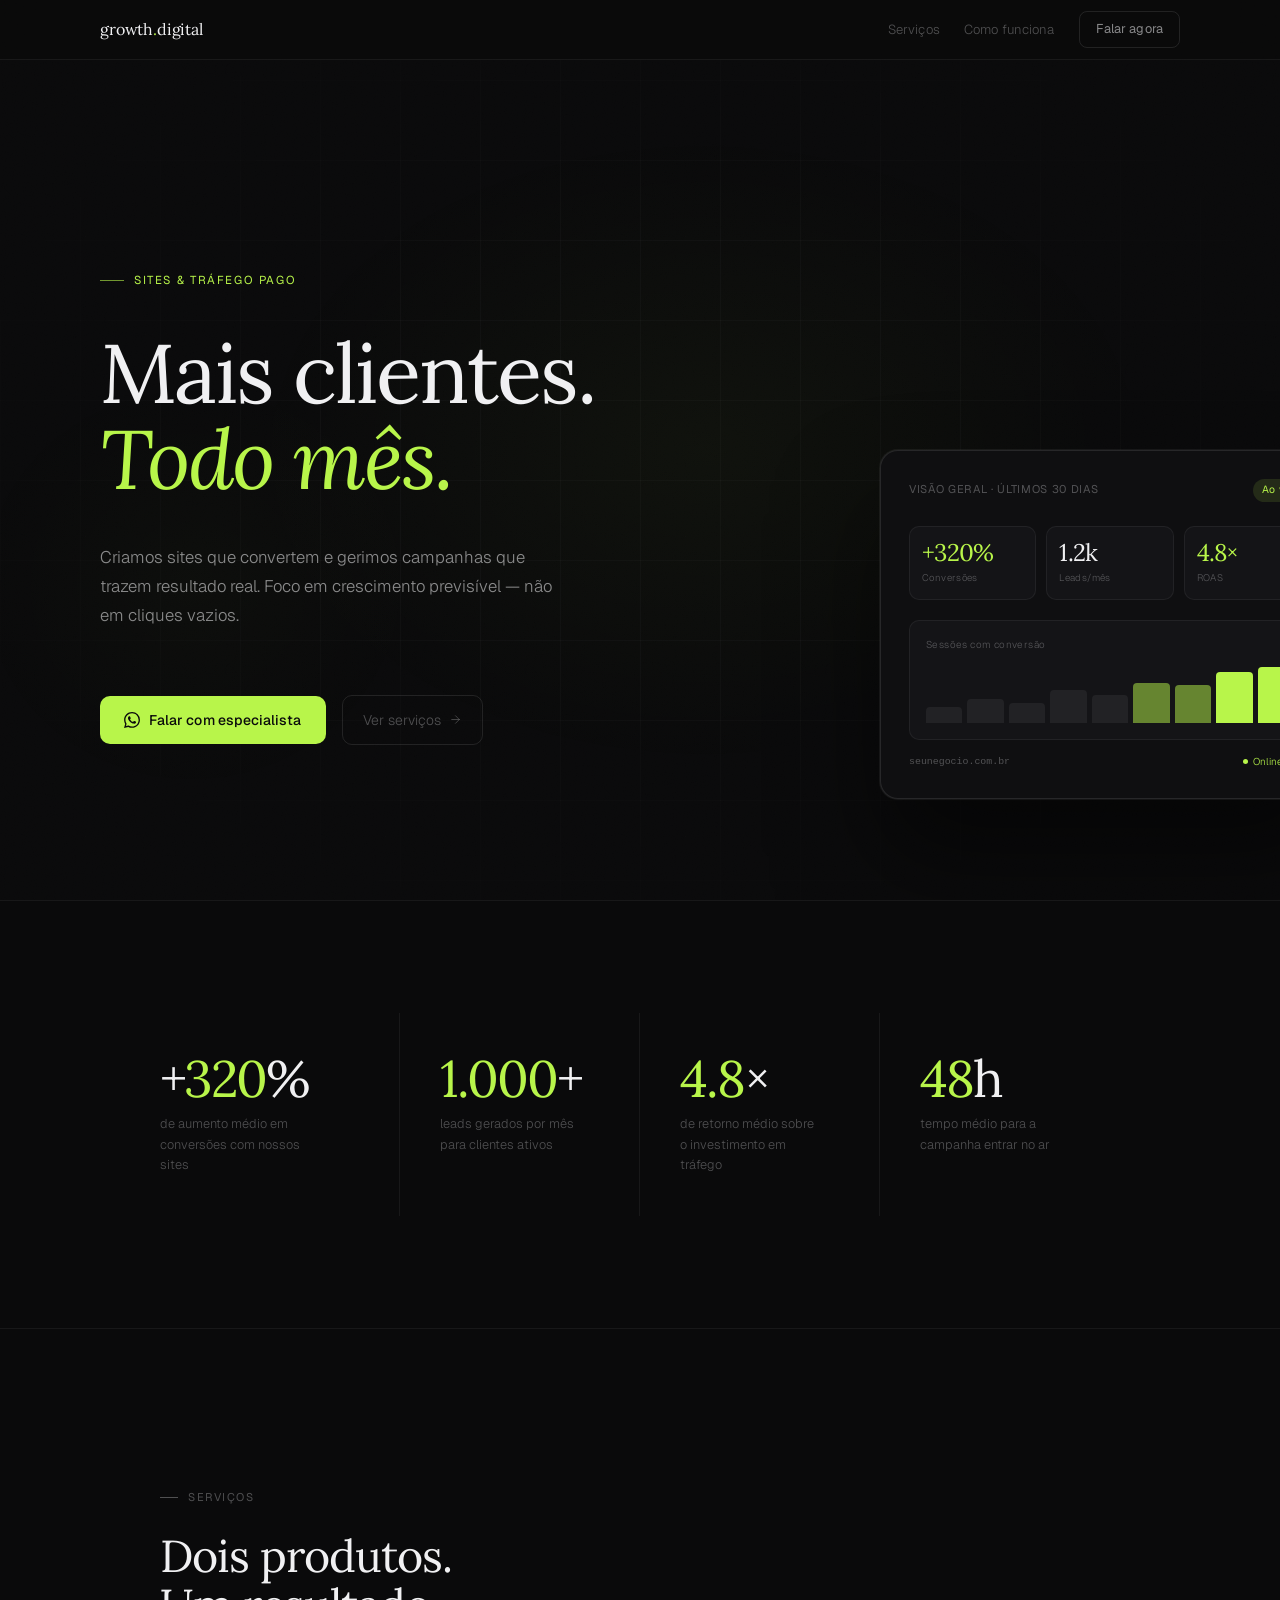
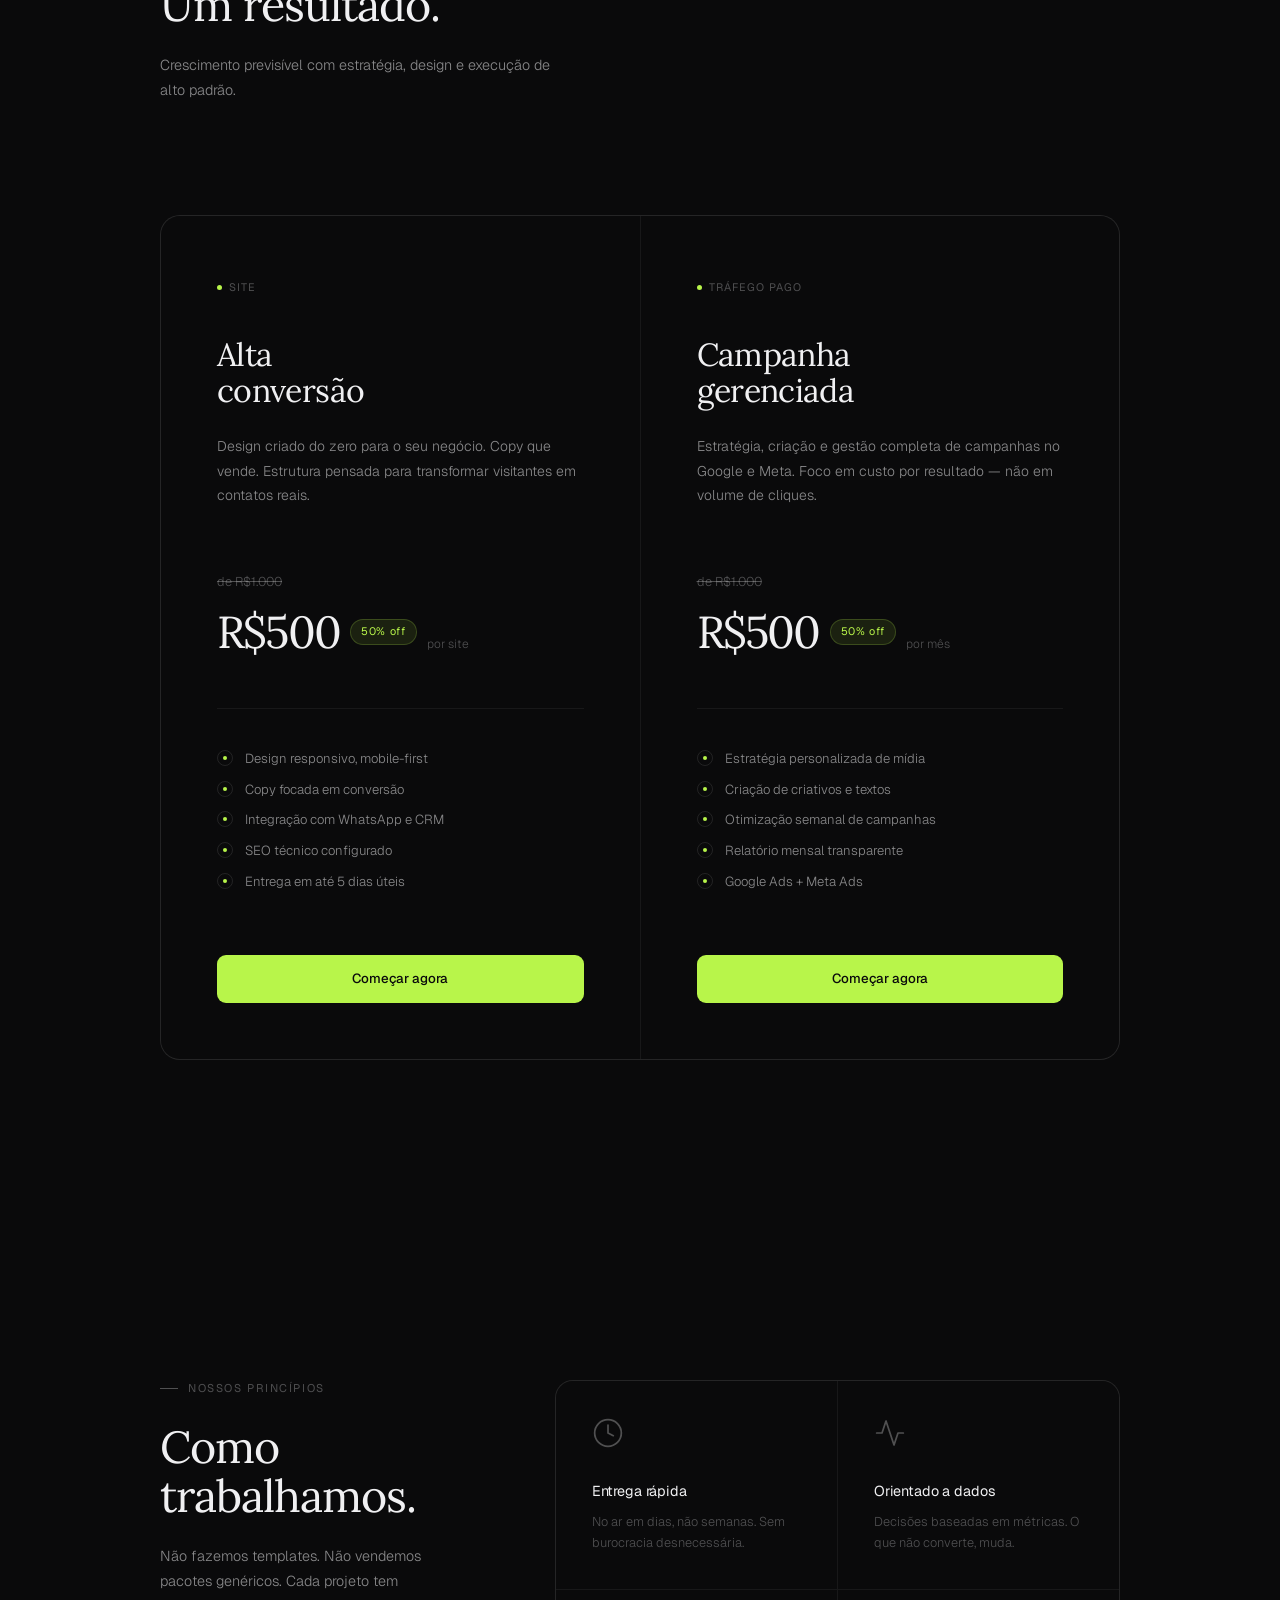
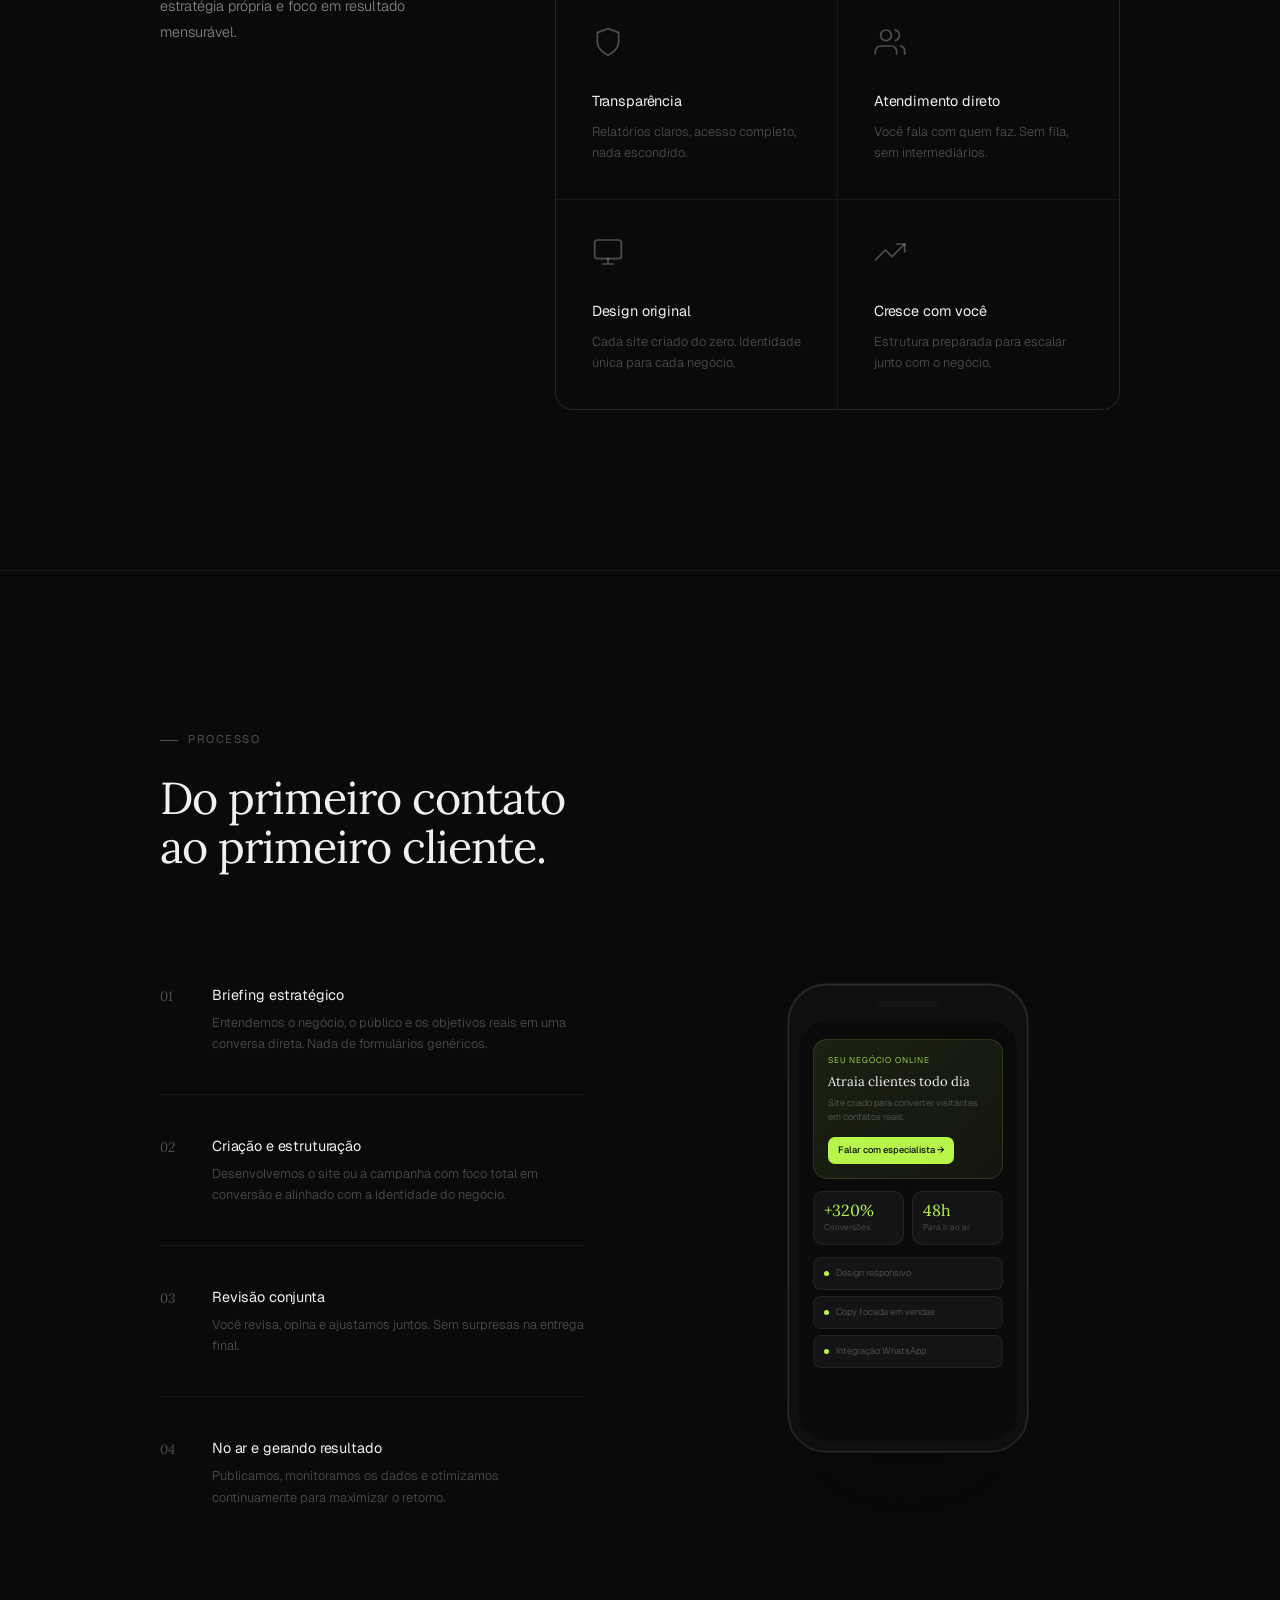
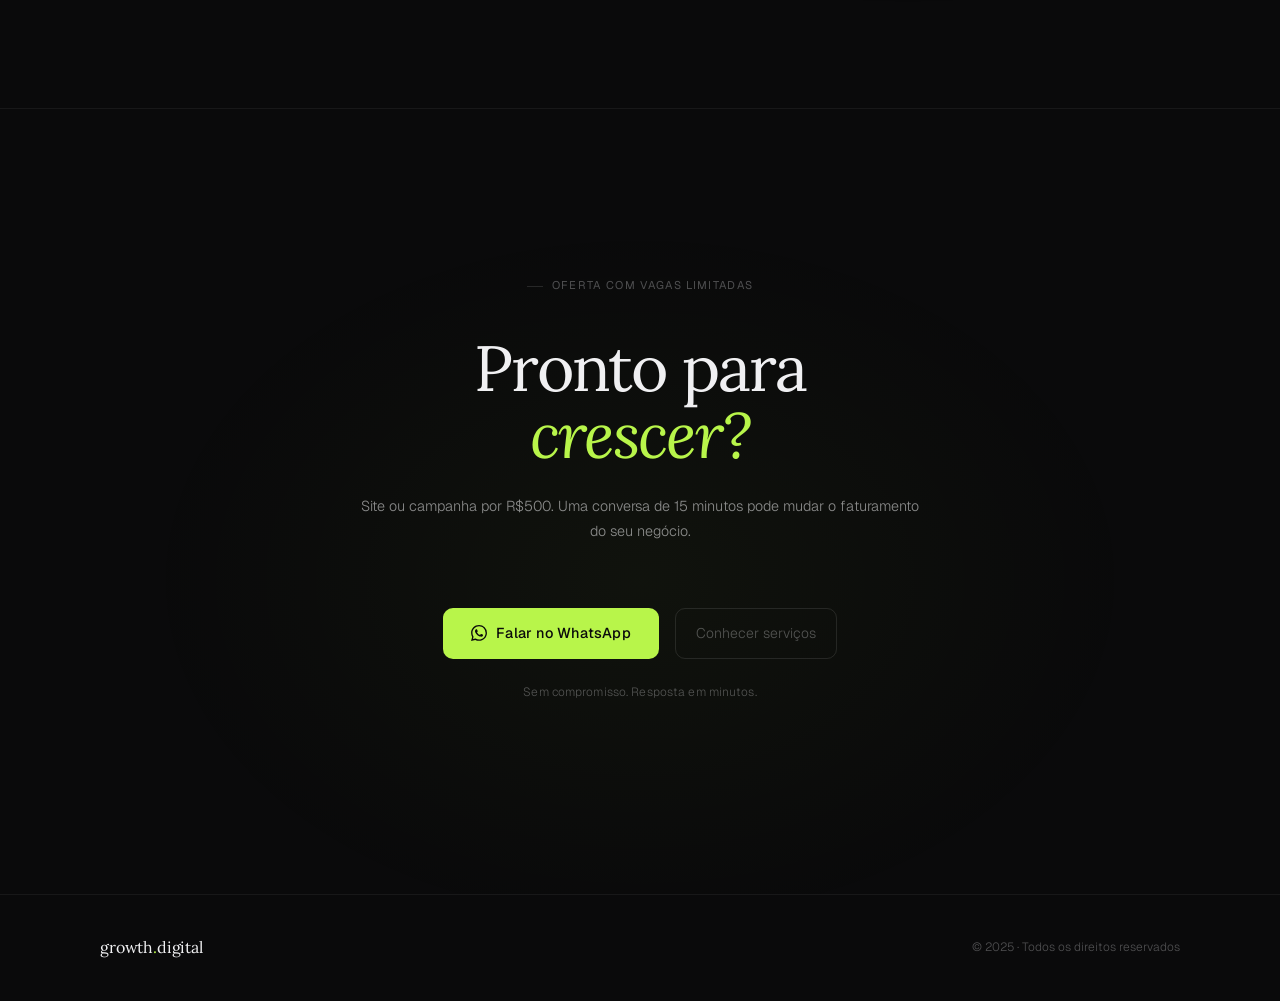
==== test.html @ 14ef3974 "test.html" ====
<!DOCTYPE html>
<html lang="pt-BR">
<head>
<meta charset="UTF-8">
<meta name="viewport" content="width=device-width, initial-scale=1.0">
<title>growth.digital — Sites e Tráfego que vendem</title>
<link rel="preconnect" href="https://fonts.googleapis.com">
<link rel="preconnect" href="https://fonts.gstatic.com" crossorigin>
<link href="https://fonts.googleapis.com/css2?family=Lora:ital,wght@0,400;0,500;1,400;1,500&family=Geist:wght@300;400;500&display=swap" rel="stylesheet">
<style>

/* ─────────────────────────────────────────
   RESET & TOKENS
───────────────────────────────────────── */
*, *::before, *::after { box-sizing: border-box; margin: 0; padding: 0; }

:root {
  --bg:        #0a0a0b;
  --bg-2:      #0f0f11;
  --bg-3:      #141417;
  --border:    rgba(255,255,255,0.06);
  --border-m:  rgba(255,255,255,0.10);
  --ink:       #f0f0f2;
  --ink-2:     rgba(240,240,242,0.55);
  --ink-3:     rgba(240,240,242,0.30);
  --accent:    #b8f54a;
  --accent-2:  rgba(184,245,74,0.10);
  --accent-3:  rgba(184,245,74,0.05);
  --f-display: 'Lora', Georgia, serif;
  --f-body:    'Geist', system-ui, sans-serif;
  --ease: cubic-bezier(0.16, 1, 0.3, 1);
  --max: 1080px;
  --gutter: clamp(24px, 5vw, 60px);
  --s1: 0.5rem;
  --s2: 1rem;
  --s3: 1.5rem;
  --s4: 2.5rem;
  --s5: 4rem;
  --s6: 7rem;
  --s7: 10rem;
}

html { scroll-behavior: smooth; }

body {
  background: var(--bg);
  color: var(--ink);
  font-family: var(--f-body);
  font-weight: 300;
  font-size: 16px;
  line-height: 1.6;
  -webkit-font-smoothing: antialiased;
  overflow-x: hidden;
}

body::before {
  content: '';
  position: fixed;
  inset: 0;
  z-index: 0;
  pointer-events: none;
  background-image: url("data:image/svg+xml,%3Csvg xmlns='http://www.w3.org/2000/svg' width='300' height='300'%3E%3Cfilter id='g'%3E%3CfeTurbulence type='fractalNoise' baseFrequency='0.9' numOctaves='4' stitchTiles='stitch'/%3E%3C/filter%3E%3Crect width='100%25' height='100%25' filter='url(%23g)' opacity='0.03'/%3E%3C/svg%3E");
  opacity: 0.5;
}

/* UTILITY */
.wrap { max-width: var(--max); margin: 0 auto; padding: 0 var(--gutter); }

.reveal {
  opacity: 0;
  transform: translateY(18px);
  transition: opacity 0.75s var(--ease), transform 0.75s var(--ease);
}
.reveal.in { opacity: 1; transform: none; }

/* ─── NAV ─── */
nav {
  position: fixed;
  top: 0; left: 0; right: 0;
  z-index: 90;
  height: 60px;
  display: flex;
  align-items: center;
  padding: 0 var(--gutter);
  background: rgba(10,10,11,0.7);
  backdrop-filter: blur(24px) saturate(1.4);
  -webkit-backdrop-filter: blur(24px) saturate(1.4);
  border-bottom: 1px solid var(--border);
}

.nav-inner {
  width: 100%;
  max-width: var(--max);
  margin: 0 auto;
  display: flex;
  align-items: center;
  justify-content: space-between;
}

.logo {
  font-family: var(--f-display);
  font-size: 1rem;
  font-weight: 400;
  letter-spacing: -0.01em;
  color: var(--ink);
  text-decoration: none;
}
.logo-dot { color: var(--accent); }

.nav-right { display: flex; align-items: center; gap: var(--s3); }

.nav-anchor {
  font-size: 0.82rem;
  font-weight: 300;
  color: var(--ink-3);
  text-decoration: none;
  letter-spacing: 0.01em;
  transition: color 0.2s;
}
.nav-anchor:hover { color: var(--ink); }

.nav-btn {
  display: inline-flex;
  align-items: center;
  gap: 7px;
  padding: 7px 16px;
  border-radius: 8px;
  background: transparent;
  border: 1px solid var(--border-m);
  color: var(--ink-2);
  font-size: 0.8rem;
  font-family: var(--f-body);
  font-weight: 400;
  text-decoration: none;
  letter-spacing: 0.01em;
  transition: border-color 0.2s, color 0.2s, background 0.2s;
}
.nav-btn:hover { border-color: rgba(255,255,255,0.2); color: var(--ink); background: rgba(255,255,255,0.04); }

/* ─── HERO ─── */
#hero {
  min-height: 100svh;
  display: flex;
  align-items: center;
  padding-top: 60px;
  position: relative;
  overflow: hidden;
}

.hero-ambient {
  position: absolute; inset: 0; pointer-events: none;
  background:
    radial-gradient(ellipse 55% 55% at 55% 50%, rgba(184,245,74,0.035) 0%, transparent 65%),
    radial-gradient(ellipse 30% 40% at 15% 65%, rgba(184,245,74,0.018) 0%, transparent 60%);
}

.hero-grid-lines {
  position: absolute; inset: 0; pointer-events: none;
  background-image:
    linear-gradient(var(--border) 1px, transparent 1px),
    linear-gradient(90deg, var(--border) 1px, transparent 1px);
  background-size: 80px 80px;
  mask-image: radial-gradient(ellipse 80% 80% at 50% 50%, black 30%, transparent 80%);
  opacity: 0.4;
}

.hero-content {
  position: relative; z-index: 1; width: 100%;
  padding: var(--s7) 0 var(--s6);
}

.hero-eyebrow {
  display: inline-flex; align-items: center; gap: 10px;
  font-size: 0.72rem; font-weight: 400; letter-spacing: 0.14em;
  text-transform: uppercase; color: var(--accent);
  margin-bottom: var(--s4);
  opacity: 0; animation: riseIn 0.8s 0.1s var(--ease) forwards;
}
.hero-eyebrow-line { display: block; width: 24px; height: 1px; background: var(--accent); opacity: 0.6; }

h1 {
  font-family: var(--f-display);
  font-size: clamp(3rem, 6.5vw, 5.5rem);
  line-height: 1.04; letter-spacing: -0.025em; font-weight: 400;
  color: var(--ink); max-width: 14ch; margin-bottom: var(--s4);
  opacity: 0; animation: riseIn 0.9s 0.2s var(--ease) forwards;
}
h1 em { font-style: italic; color: var(--accent); }

.hero-body {
  font-size: clamp(0.95rem, 1.5vw, 1.05rem); font-weight: 300;
  color: var(--ink-2); line-height: 1.75; max-width: 42ch; margin-bottom: var(--s5);
  opacity: 0; animation: riseIn 0.9s 0.35s var(--ease) forwards;
}

.hero-actions {
  display: flex; align-items: center; gap: var(--s2); flex-wrap: wrap;
  opacity: 0; animation: riseIn 0.9s 0.5s var(--ease) forwards;
}

/* BUTTONS */
.btn-primary {
  display: inline-flex; align-items: center; gap: 9px;
  padding: 13px 24px; border-radius: 10px;
  background: var(--accent); color: #0a0a0b;
  text-decoration: none; font-family: var(--f-body);
  font-size: 0.875rem; font-weight: 500; letter-spacing: 0.005em;
  transition: transform 0.2s var(--ease), box-shadow 0.2s var(--ease), opacity 0.2s;
}
.btn-primary:hover { transform: translateY(-1px); box-shadow: 0 6px 28px rgba(184,245,74,0.2); }
.btn-primary:active { transform: translateY(0); opacity: 0.9; }

.btn-ghost {
  display: inline-flex; align-items: center; gap: 8px;
  padding: 13px 20px; border-radius: 10px; background: transparent;
  border: 1px solid var(--border-m); color: var(--ink-3);
  text-decoration: none; font-family: var(--f-body);
  font-size: 0.875rem; font-weight: 300;
  transition: border-color 0.2s, color 0.2s;
}
.btn-ghost:hover { border-color: rgba(255,255,255,0.18); color: var(--ink-2); }
.btn-ghost svg { transition: transform 0.2s var(--ease); }
.btn-ghost:hover svg { transform: translateX(2px); }

.wpp-icon { width: 16px; height: 16px; flex-shrink: 0; }

/* HERO ARTIFACT */
.hero-artifact {
  position: absolute; right: calc(-1 * var(--gutter) + 0px); top: 50%;
  transform: translateY(-46%); width: 44%; max-width: 460px;
  opacity: 0; animation: fadeSlideLeft 1.1s 0.5s var(--ease) forwards;
  pointer-events: none;
}

.artifact-card {
  background: var(--bg-2); border: 1px solid var(--border-m);
  border-radius: 18px; padding: 28px;
  box-shadow: 0 0 0 1px var(--border), 0 60px 100px rgba(0,0,0,0.5);
}

.artifact-header { display: flex; align-items: center; justify-content: space-between; margin-bottom: 24px; }

.artifact-title-sm { font-size: 0.7rem; font-weight: 400; color: var(--ink-3); letter-spacing: 0.06em; text-transform: uppercase; }

.artifact-badge {
  font-size: 0.65rem; padding: 3px 9px; border-radius: 20px;
  background: rgba(184,245,74,0.12); color: var(--accent);
  font-weight: 400; letter-spacing: 0.04em;
}

.artifact-metric-row { display: grid; grid-template-columns: repeat(3, 1fr); gap: 10px; margin-bottom: 20px; }

.artifact-metric { background: var(--bg-3); border: 1px solid var(--border); border-radius: 10px; padding: 14px 12px; }

.am-num { font-family: var(--f-display); font-size: 1.5rem; color: var(--ink); letter-spacing: -0.03em; line-height: 1; margin-bottom: 5px; }
.am-num.green { color: var(--accent); }
.am-label { font-size: 0.6rem; color: var(--ink-3); letter-spacing: 0.04em; font-weight: 300; }

.artifact-chart { background: var(--bg-3); border: 1px solid var(--border); border-radius: 10px; padding: 16px; margin-bottom: 14px; }

.chart-label { font-size: 0.62rem; color: var(--ink-3); margin-bottom: 14px; letter-spacing: 0.04em; }

.chart-bars { display: flex; align-items: flex-end; gap: 5px; height: 56px; }

.cb { flex: 1; border-radius: 4px 4px 0 0; background: rgba(255,255,255,0.06); transition: height 1s var(--ease); }
.cb.lit { background: rgba(184,245,74,0.5); }
.cb.peak { background: var(--accent); }

.artifact-footer { display: flex; align-items: center; justify-content: space-between; }
.artifact-url { font-size: 0.62rem; color: var(--ink-3); font-family: monospace; }
.artifact-status { display: flex; align-items: center; gap: 5px; font-size: 0.62rem; color: var(--accent); }
.status-dot { width: 5px; height: 5px; border-radius: 50%; background: var(--accent); animation: pulse 2s infinite; }

/* DIVIDER */
.divider { height: 1px; background: var(--border); width: 100%; }

/* ─── PROOF ─── */
#proof { padding: var(--s6) 0; }

.proof-row { display: grid; grid-template-columns: repeat(4, 1fr); gap: 0; }

.proof-cell { padding: var(--s4) var(--s4) var(--s4) 0; border-right: 1px solid var(--border); }
.proof-cell:last-child { border-right: none; padding-right: 0; }
.proof-cell:not(:first-child) { padding-left: var(--s4); }

.proof-num { font-family: var(--f-display); font-size: clamp(2.4rem, 4vw, 3.6rem); font-weight: 400; letter-spacing: -0.04em; color: var(--ink); line-height: 1; margin-bottom: 10px; }
.proof-num-accent { color: var(--accent); }
.proof-desc { font-size: 0.8rem; color: var(--ink-3); line-height: 1.6; font-weight: 300; max-width: 140px; }

/* SECTION HEADER */
.section-pre { font-size: 0.7rem; font-weight: 400; letter-spacing: 0.14em; text-transform: uppercase; color: var(--ink-3); margin-bottom: var(--s3); display: flex; align-items: center; gap: 10px; }
.section-pre::before { content: ''; display: block; width: 18px; height: 1px; background: var(--ink-3); }

.section-h { font-family: var(--f-display); font-size: clamp(2rem, 3.5vw, 3rem); font-weight: 400; letter-spacing: -0.022em; line-height: 1.1; color: var(--ink); margin-bottom: var(--s3); }
.section-h em { font-style: italic; color: var(--accent); }

.section-body { font-size: 0.9rem; color: var(--ink-2); line-height: 1.75; max-width: 44ch; font-weight: 300; }

/* ─── SERVICES ─── */
#services { padding: var(--s7) 0; }

.services-layout {
  display: grid; grid-template-columns: 1fr 1fr;
  gap: 1px; background: var(--border);
  border: 1px solid var(--border); border-radius: 20px;
  overflow: hidden; margin-top: var(--s6);
}

.service-panel {
  background: var(--bg); padding: clamp(32px, 5vw, 56px);
  position: relative; overflow: hidden; transition: background 0.35s;
}
.service-panel:hover { background: var(--bg-2); }

.service-panel::after {
  content: ''; position: absolute; top: 0; left: 0; right: 0; height: 1px;
  background: linear-gradient(90deg, transparent, var(--accent), transparent);
  opacity: 0; transition: opacity 0.35s;
}
.service-panel:hover::after { opacity: 0.4; }

.service-ambient {
  position: absolute; top: -80px; right: -80px; width: 260px; height: 260px; border-radius: 50%;
  background: radial-gradient(circle, rgba(184,245,74,0.04) 0%, transparent 70%);
  pointer-events: none; transition: opacity 0.35s; opacity: 0;
}
.service-panel:hover .service-ambient { opacity: 1; }

.service-tag { display: inline-flex; align-items: center; gap: 7px; font-size: 0.68rem; font-weight: 400; letter-spacing: 0.1em; text-transform: uppercase; color: var(--ink-3); margin-bottom: var(--s4); }
.service-tag-dot { width: 5px; height: 5px; border-radius: 50%; background: var(--accent); }

.service-name { font-family: var(--f-display); font-size: clamp(1.5rem, 2.5vw, 2rem); font-weight: 400; letter-spacing: -0.02em; color: var(--ink); line-height: 1.15; margin-bottom: var(--s3); }

.service-desc { font-size: 0.875rem; color: var(--ink-2); line-height: 1.75; font-weight: 300; margin-bottom: var(--s5); }

.service-price-block { margin-bottom: var(--s4); padding-bottom: var(--s4); border-bottom: 1px solid var(--border); }

.price-was { font-size: 0.8rem; color: var(--ink-3); font-weight: 300; margin-bottom: 4px; text-decoration: line-through; text-decoration-color: var(--ink-3); }

.price-now { display: flex; align-items: baseline; gap: 10px; flex-wrap: wrap; }

.price-figure { font-family: var(--f-display); font-size: clamp(2.2rem, 3.5vw, 2.8rem); font-weight: 400; letter-spacing: -0.04em; color: var(--ink); }

.price-note { font-size: 0.75rem; color: var(--ink-3); font-weight: 300; }

.price-pill { display: inline-block; padding: 3px 10px; border-radius: 20px; background: var(--accent-2); color: var(--accent); font-size: 0.68rem; font-weight: 400; letter-spacing: 0.06em; border: 1px solid rgba(184,245,74,0.2); align-self: center; }

.service-list { list-style: none; display: flex; flex-direction: column; gap: 11px; margin-bottom: var(--s5); }

.service-list li { display: flex; align-items: flex-start; gap: 12px; font-size: 0.82rem; color: var(--ink-2); font-weight: 300; line-height: 1.5; }

.list-mark { display: inline-flex; align-items: center; justify-content: center; width: 16px; height: 16px; border-radius: 50%; border: 1px solid var(--border-m); flex-shrink: 0; margin-top: 1px; }
.list-mark::after { content: ''; width: 4px; height: 4px; border-radius: 50%; background: var(--accent); }

.service-cta {
  display: inline-flex; align-items: center; gap: 8px; padding: 12px 22px;
  border-radius: 9px; background: transparent; border: 1px solid var(--border-m);
  color: var(--ink-2); text-decoration: none; font-family: var(--f-body);
  font-size: 0.83rem; font-weight: 300; width: 100%; justify-content: center;
  transition: border-color 0.2s, color 0.2s, background 0.2s;
}
.service-cta:hover { border-color: rgba(255,255,255,0.18); color: var(--ink); background: rgba(255,255,255,0.04); }

.service-cta.cta-accent { background: var(--accent); color: var(--bg); border-color: transparent; font-weight: 500; }
.service-cta.cta-accent:hover { background: #c6f868; box-shadow: 0 4px 20px rgba(184,245,74,0.2); }

/* ─── PRINCIPLES ─── */
#principles { padding: var(--s7) 0; }

.principles-layout { display: grid; grid-template-columns: 1fr 2fr; gap: var(--s6); align-items: start; }

.principles-grid { display: grid; grid-template-columns: 1fr 1fr; gap: 1px; background: var(--border); border: 1px solid var(--border); border-radius: 18px; overflow: hidden; }

.principle { background: var(--bg); padding: clamp(22px, 3vw, 36px); transition: background 0.3s; }
.principle:hover { background: var(--bg-2); }

.principle-icon { width: 32px; height: 32px; color: var(--ink-3); margin-bottom: var(--s3); transition: color 0.3s; }
.principle:hover .principle-icon { color: var(--accent); }

.principle-title { font-size: 0.9rem; font-weight: 400; color: var(--ink); margin-bottom: 8px; letter-spacing: -0.01em; }
.principle-text { font-size: 0.8rem; color: var(--ink-3); line-height: 1.65; font-weight: 300; }

/* ─── PROCESS ─── */
#process { padding: var(--s7) 0; border-top: 1px solid var(--border); }

.process-layout { display: grid; grid-template-columns: 1fr 1fr; gap: var(--s6); align-items: start; margin-top: var(--s6); }

.process-steps { display: flex; flex-direction: column; gap: 0; }

.process-step { display: flex; gap: var(--s3); padding: var(--s4) 0; border-bottom: 1px solid var(--border); }
.process-step:first-child { padding-top: 0; }
.process-step:last-child { border-bottom: none; }

.ps-num { font-family: var(--f-display); font-size: 0.85rem; color: var(--ink-3); font-style: italic; min-width: 28px; padding-top: 2px; }

.ps-title { font-size: 0.9rem; font-weight: 400; color: var(--ink); margin-bottom: 5px; letter-spacing: -0.01em; }
.ps-text { font-size: 0.8rem; color: var(--ink-3); line-height: 1.65; font-weight: 300; }

/* phone */
.process-visual { position: relative; display: flex; justify-content: center; }

.phone { width: 240px; background: var(--bg-2); border: 1px solid rgba(255,255,255,0.12); border-radius: 38px; padding: 10px; box-shadow: 0 0 0 1px var(--border), 0 60px 100px -30px rgba(0,0,0,0.7), inset 0 1px 0 rgba(255,255,255,0.07); }

.phone-notch { width: 60px; height: 6px; background: var(--bg-3); border-radius: 4px; margin: 6px auto 14px; }

.phone-screen { background: var(--bg); border-radius: 28px; overflow: hidden; padding: 18px 14px; min-height: 420px; display: flex; flex-direction: column; gap: 12px; }

.ps-hero { background: linear-gradient(135deg, var(--accent-2), var(--accent-3)); border: 1px solid rgba(184,245,74,0.12); border-radius: 14px; padding: 14px; }

.ps-htag { font-size: 0.52rem; letter-spacing: 0.1em; text-transform: uppercase; color: var(--accent); margin-bottom: 6px; }
.ps-htitle { font-family: var(--f-display); font-size: 0.82rem; color: var(--ink); line-height: 1.3; margin-bottom: 7px; }
.ps-hsub { font-size: 0.58rem; color: var(--ink-3); line-height: 1.5; margin-bottom: 10px; }
.ps-hbtn { background: var(--accent); color: var(--bg); border-radius: 7px; padding: 6px 10px; font-size: 0.58rem; font-weight: 500; display: inline-block; }

.ps-stats { display: grid; grid-template-columns: 1fr 1fr; gap: 8px; }

.ps-stat { background: var(--bg-3); border: 1px solid var(--border); border-radius: 10px; padding: 10px; }
.ps-stat-n { font-family: var(--f-display); font-size: 1rem; color: var(--accent); line-height: 1; margin-bottom: 3px; }
.ps-stat-l { font-size: 0.52rem; color: var(--ink-3); }

.ps-items { display: flex; flex-direction: column; gap: 6px; }
.ps-item { display: flex; align-items: center; gap: 7px; background: var(--bg-3); border: 1px solid var(--border); border-radius: 8px; padding: 8px 10px; font-size: 0.58rem; color: var(--ink-3); }
.psi-dot { width: 5px; height: 5px; border-radius: 50%; background: var(--accent); flex-shrink: 0; }

.phone-glow { position: absolute; bottom: -60px; left: 50%; transform: translateX(-50%); width: 300px; height: 300px; border-radius: 50%; background: radial-gradient(circle, rgba(184,245,74,0.07), transparent 70%); pointer-events: none; z-index: -1; }

/* ─── CTA FINAL ─── */
#cta { padding: var(--s7) 0 calc(var(--s7) + 2rem); position: relative; overflow: hidden; border-top: 1px solid var(--border); }

.cta-ambient { position: absolute; inset: 0; pointer-events: none; background: radial-gradient(ellipse 60% 70% at 50% 60%, rgba(184,245,74,0.04) 0%, transparent 65%); }

.cta-content { position: relative; text-align: center; max-width: 560px; margin: 0 auto; }

.cta-eyebrow { display: inline-flex; align-items: center; gap: 9px; font-size: 0.7rem; font-weight: 400; letter-spacing: 0.12em; text-transform: uppercase; color: var(--ink-3); margin-bottom: var(--s4); }

.cta-h { font-family: var(--f-display); font-size: clamp(2.4rem, 5vw, 4rem); font-weight: 400; letter-spacing: -0.03em; line-height: 1.05; color: var(--ink); margin-bottom: var(--s3); }
.cta-h em { font-style: italic; color: var(--accent); }

.cta-body { font-size: 0.9rem; color: var(--ink-2); line-height: 1.75; font-weight: 300; margin-bottom: var(--s5); }

.cta-actions { display: flex; justify-content: center; gap: var(--s2); flex-wrap: wrap; }

.cta-footnote { margin-top: var(--s3); font-size: 0.75rem; color: var(--ink-3); font-weight: 300; letter-spacing: 0.01em; }

/* ─── FOOTER ─── */
footer { border-top: 1px solid var(--border); padding: var(--s4) var(--gutter); }

.footer-inner { width: 100%; max-width: var(--max); margin: 0 auto; display: flex; align-items: center; justify-content: space-between; flex-wrap: wrap; gap: var(--s2); }

.footer-copy { font-size: 0.75rem; color: var(--ink-3); font-weight: 300; }

/* ─── MOBILE FLOAT ─── */
.float-cta { display: none; position: fixed; bottom: 16px; left: 16px; right: 16px; z-index: 200; }

.float-cta a { display: flex; align-items: center; justify-content: center; gap: 9px; width: 100%; padding: 15px; border-radius: 14px; background: var(--accent); color: var(--bg); text-decoration: none; font-family: var(--f-body); font-size: 0.9rem; font-weight: 500; box-shadow: 0 8px 32px rgba(184,245,74,0.25); }

/* ─── KEYFRAMES ─── */
@keyframes riseIn { from { opacity: 0; transform: translateY(22px); } to { opacity: 1; transform: none; } }
@keyframes fadeSlideLeft { from { opacity: 0; transform: translateX(24px); } to { opacity: 1; transform: translateX(0); } }
@keyframes pulse { 0%, 100% { opacity: 1; } 50% { opacity: 0.3; } }

/* ─── RESPONSIVE ─── */
@media (max-width: 960px) {
  .hero-artifact { display: none; }
  h1 { max-width: 18ch; }
  .proof-row { grid-template-columns: 1fr 1fr; }
  .proof-cell { border-bottom: 1px solid var(--border); }
  .proof-cell:nth-child(2n) { border-right: none; padding-right: 0; }
  .proof-cell:nth-child(2n+1) { padding-left: 0; }
  .proof-cell:nth-last-child(-n+2) { border-bottom: none; }
  .services-layout { grid-template-columns: 1fr; }
  .principles-layout { grid-template-columns: 1fr; }
  .principles-grid { grid-template-columns: 1fr 1fr; }
  .process-layout { grid-template-columns: 1fr; }
  .process-visual { display: none; }
  .float-cta { display: block; }
  body { padding-bottom: 80px; }
  .nav-right .nav-btn { display: none; }
}

@media (max-width: 560px) {
  .principles-grid { grid-template-columns: 1fr; }
  .proof-row { grid-template-columns: 1fr; }
  .proof-cell { border-right: none; border-bottom: 1px solid var(--border); padding-left: 0; padding-right: 0; }
  .proof-cell:last-child { border-bottom: none; }
}

</style>
</head>
<body>

<nav>
  <div class="nav-inner">
    <a href="#" class="logo">growth<span class="logo-dot">.</span>digital</a>
    <div class="nav-right">
      <a href="#services" class="nav-anchor">Serviços</a>
      <a href="#process" class="nav-anchor">Como funciona</a>
      <a href="https://wa.me/5513982332023" target="_blank" class="nav-btn">Falar agora</a>
    </div>
  </div>
</nav>

<section id="hero">
  <div class="hero-ambient"></div>
  <div class="hero-grid-lines"></div>
  <div class="wrap hero-content">
    <div class="hero-eyebrow">
      <span class="hero-eyebrow-line"></span>
      Sites & Tráfego Pago
    </div>
    <h1>Mais clientes.<br><em>Todo mês.</em></h1>
    <p class="hero-body">Criamos sites que convertem e gerimos campanhas que trazem resultado real. Foco em crescimento previsível — não em cliques vazios.</p>
    <div class="hero-actions">
      <a href="https://wa.me/5513982332023" target="_blank" class="btn-primary">
        <svg class="wpp-icon" viewBox="0 0 24 24" fill="currentColor"><path d="M17.472 14.382c-.297-.149-1.758-.867-2.03-.967-.273-.099-.471-.148-.67.15-.197.297-.767.966-.94 1.164-.173.199-.347.223-.644.075-.297-.15-1.255-.463-2.39-1.475-.883-.788-1.48-1.761-1.653-2.059-.173-.297-.018-.458.13-.606.134-.133.298-.347.446-.52.149-.174.198-.298.298-.497.099-.198.05-.371-.025-.52-.075-.149-.669-1.612-.916-2.207-.242-.579-.487-.5-.669-.51-.173-.008-.371-.01-.57-.01-.198 0-.52.074-.792.372-.272.297-1.04 1.016-1.04 2.479 0 1.462 1.065 2.875 1.213 3.074.149.198 2.096 3.2 5.077 4.487.709.306 1.262.489 1.694.625.712.227 1.36.195 1.871.118.571-.085 1.758-.719 2.006-1.413.248-.694.248-1.289.173-1.413-.074-.124-.272-.198-.57-.347m-5.421 7.403h-.004a9.87 9.87 0 01-5.031-1.378l-.361-.214-3.741.982.998-3.648-.235-.374a9.86 9.86 0 01-1.51-5.26c.001-5.45 4.436-9.884 9.888-9.884 2.64 0 5.122 1.03 6.988 2.898a9.825 9.825 0 012.893 6.994c-.003 5.45-4.437 9.884-9.885 9.884m8.413-18.297A11.815 11.815 0 0012.05 0C5.495 0 .16 5.335.157 11.892c0 2.096.547 4.142 1.588 5.945L.057 24l6.305-1.654a11.882 11.882 0 005.683 1.448h.005c6.554 0 11.89-5.335 11.893-11.893a11.821 11.821 0 00-3.48-8.413z"/></svg>
        Falar com especialista
      </a>
      <a href="#services" class="btn-ghost">
        Ver serviços
        <svg width="13" height="13" viewBox="0 0 24 24" fill="none" stroke="currentColor" stroke-width="1.5" stroke-linecap="round" stroke-linejoin="round"><path d="M5 12h14M12 5l7 7-7 7"/></svg>
      </a>
    </div>
  </div>

  <div class="hero-artifact">
    <div class="artifact-card">
      <div class="artifact-header">
        <span class="artifact-title-sm">Visão geral · Últimos 30 dias</span>
        <span class="artifact-badge">Ao vivo</span>
      </div>
      <div class="artifact-metric-row">
        <div class="artifact-metric"><div class="am-num green">+320%</div><div class="am-label">Conversões</div></div>
        <div class="artifact-metric"><div class="am-num">1.2k</div><div class="am-label">Leads/mês</div></div>
        <div class="artifact-metric"><div class="am-num green">4.8×</div><div class="am-label">ROAS</div></div>
      </div>
      <div class="artifact-chart">
        <div class="chart-label">Sessões com conversão</div>
        <div class="chart-bars" id="chartBars">
          <div class="cb" style="height:28%"></div>
          <div class="cb" style="height:42%"></div>
          <div class="cb" style="height:35%"></div>
          <div class="cb" style="height:58%"></div>
          <div class="cb" style="height:50%"></div>
          <div class="cb lit" style="height:72%"></div>
          <div class="cb lit" style="height:68%"></div>
          <div class="cb peak" style="height:90%"></div>
          <div class="cb peak" style="height:100%"></div>
        </div>
      </div>
      <div class="artifact-footer">
        <span class="artifact-url">seunegocio.com.br</span>
        <span class="artifact-status"><span class="status-dot"></span>Online agora</span>
      </div>
    </div>
  </div>
</section>

<div class="divider"></div>

<section id="proof">
  <div class="wrap">
    <div class="proof-row">
      <div class="proof-cell reveal"><div class="proof-num">+<span class="proof-num-accent">320</span>%</div><div class="proof-desc">de aumento médio em conversões com nossos sites</div></div>
      <div class="proof-cell reveal"><div class="proof-num"><span class="proof-num-accent">1.000</span>+</div><div class="proof-desc">leads gerados por mês para clientes ativos</div></div>
      <div class="proof-cell reveal"><div class="proof-num"><span class="proof-num-accent">4.8</span>×</div><div class="proof-desc">de retorno médio sobre o investimento em tráfego</div></div>
      <div class="proof-cell reveal"><div class="proof-num"><span class="proof-num-accent">48</span>h</div><div class="proof-desc">tempo médio para a campanha entrar no ar</div></div>
    </div>
  </div>
</section>

<div class="divider"></div>

<section id="services">
  <div class="wrap">
    <div class="reveal">
      <div class="section-pre">Serviços</div>
      <h2 class="section-h">Dois produtos.<br>Um resultado.</h2>
      <p class="section-body">Crescimento previsível com estratégia, design e execução de alto padrão.</p>
    </div>
    <div class="services-layout">
      <div class="service-panel reveal">
        <div class="service-ambient"></div>
        <div class="service-tag"><span class="service-tag-dot"></span>Site</div>
        <div class="service-name">Alta<br>conversão</div>
        <div class="service-desc">Design criado do zero para o seu negócio. Copy que vende. Estrutura pensada para transformar visitantes em contatos reais.</div>
        <div class="service-price-block">
          <div class="price-was">de R$1.000</div>
          <div class="price-now"><span class="price-figure">R$500</span><span class="price-pill">50% off</span><span class="price-note">por site</span></div>
        </div>
        <ul class="service-list">
          <li><span class="list-mark"></span>Design responsivo, mobile-first</li>
          <li><span class="list-mark"></span>Copy focada em conversão</li>
          <li><span class="list-mark"></span>Integração com WhatsApp e CRM</li>
          <li><span class="list-mark"></span>SEO técnico configurado</li>
          <li><span class="list-mark"></span>Entrega em até 5 dias úteis</li>
        </ul>
        <a href="https://wa.me/5513982332023" target="_blank" class="service-cta cta-accent">Começar agora</a>
      </div>
      <div class="service-panel reveal">
        <div class="service-ambient"></div>
        <div class="service-tag"><span class="service-tag-dot"></span>Tráfego pago</div>
        <div class="service-name">Campanha<br>gerenciada</div>
        <div class="service-desc">Estratégia, criação e gestão completa de campanhas no Google e Meta. Foco em custo por resultado — não em volume de cliques.</div>
        <div class="service-price-block">
          <div class="price-was">de R$1.000</div>
          <div class="price-now"><span class="price-figure">R$500</span><span class="price-pill">50% off</span><span class="price-note">por mês</span></div>
        </div>
        <ul class="service-list">
          <li><span class="list-mark"></span>Estratégia personalizada de mídia</li>
          <li><span class="list-mark"></span>Criação de criativos e textos</li>
          <li><span class="list-mark"></span>Otimização semanal de campanhas</li>
          <li><span class="list-mark"></span>Relatório mensal transparente</li>
          <li><span class="list-mark"></span>Google Ads + Meta Ads</li>
        </ul>
        <a href="https://wa.me/5513982332023" target="_blank" class="service-cta cta-accent">Começar agora</a>
      </div>
    </div>
  </div>
</section>

<section id="principles">
  <div class="wrap">
    <div class="principles-layout">
      <div class="reveal">
        <div class="section-pre">Nossos princípios</div>
        <h2 class="section-h">Como<br>trabalhamos.</h2>
        <p class="section-body">Não fazemos templates. Não vendemos pacotes genéricos. Cada projeto tem estratégia própria e foco em resultado mensurável.</p>
      </div>
      <div class="principles-grid reveal">
        <div class="principle">
          <svg class="principle-icon" viewBox="0 0 24 24" fill="none" stroke="currentColor" stroke-width="1.3" stroke-linecap="round" stroke-linejoin="round"><circle cx="12" cy="12" r="10"/><path d="M12 6v6l4 2"/></svg>
          <div class="principle-title">Entrega rápida</div>
          <div class="principle-text">No ar em dias, não semanas. Sem burocracia desnecessária.</div>
        </div>
        <div class="principle">
          <svg class="principle-icon" viewBox="0 0 24 24" fill="none" stroke="currentColor" stroke-width="1.3" stroke-linecap="round" stroke-linejoin="round"><path d="M22 12h-4l-3 9L9 3l-3 9H2"/></svg>
          <div class="principle-title">Orientado a dados</div>
          <div class="principle-text">Decisões baseadas em métricas. O que não converte, muda.</div>
        </div>
        <div class="principle">
          <svg class="principle-icon" viewBox="0 0 24 24" fill="none" stroke="currentColor" stroke-width="1.3" stroke-linecap="round" stroke-linejoin="round"><path d="M12 22s8-4 8-10V5l-8-3-8 3v7c0 6 8 10 8 10z"/></svg>
          <div class="principle-title">Transparência</div>
          <div class="principle-text">Relatórios claros, acesso completo, nada escondido.</div>
        </div>
        <div class="principle">
          <svg class="principle-icon" viewBox="0 0 24 24" fill="none" stroke="currentColor" stroke-width="1.3" stroke-linecap="round" stroke-linejoin="round"><path d="M17 21v-2a4 4 0 0 0-4-4H5a4 4 0 0 0-4 4v2"/><circle cx="9" cy="7" r="4"/><path d="M23 21v-2a4 4 0 0 0-3-3.87M16 3.13a4 4 0 0 1 0 7.75"/></svg>
          <div class="principle-title">Atendimento direto</div>
          <div class="principle-text">Você fala com quem faz. Sem fila, sem intermediários.</div>
        </div>
        <div class="principle">
          <svg class="principle-icon" viewBox="0 0 24 24" fill="none" stroke="currentColor" stroke-width="1.3" stroke-linecap="round" stroke-linejoin="round"><rect x="2" y="3" width="20" height="14" rx="2"/><path d="M8 21h8M12 17v4"/></svg>
          <div class="principle-title">Design original</div>
          <div class="principle-text">Cada site criado do zero. Identidade única para cada negócio.</div>
        </div>
        <div class="principle">
          <svg class="principle-icon" viewBox="0 0 24 24" fill="none" stroke="currentColor" stroke-width="1.3" stroke-linecap="round" stroke-linejoin="round"><polyline points="23 6 13.5 15.5 8.5 10.5 1 18"/><polyline points="17 6 23 6 23 12"/></svg>
          <div class="principle-title">Cresce com você</div>
          <div class="principle-text">Estrutura preparada para escalar junto com o negócio.</div>
        </div>
      </div>
    </div>
  </div>
</section>

<section id="process">
  <div class="wrap">
    <div class="reveal">
      <div class="section-pre">Processo</div>
      <h2 class="section-h">Do primeiro contato<br>ao primeiro cliente.</h2>
    </div>
    <div class="process-layout">
      <div class="process-steps">
        <div class="process-step reveal"><div class="ps-num">01</div><div class="ps-body"><div class="ps-title">Briefing estratégico</div><div class="ps-text">Entendemos o negócio, o público e os objetivos reais em uma conversa direta. Nada de formulários genéricos.</div></div></div>
        <div class="process-step reveal"><div class="ps-num">02</div><div class="ps-body"><div class="ps-title">Criação e estruturação</div><div class="ps-text">Desenvolvemos o site ou a campanha com foco total em conversão e alinhado com a identidade do negócio.</div></div></div>
        <div class="process-step reveal"><div class="ps-num">03</div><div class="ps-body"><div class="ps-title">Revisão conjunta</div><div class="ps-text">Você revisa, opina e ajustamos juntos. Sem surpresas na entrega final.</div></div></div>
        <div class="process-step reveal"><div class="ps-num">04</div><div class="ps-body"><div class="ps-title">No ar e gerando resultado</div><div class="ps-text">Publicamos, monitoramos os dados e otimizamos continuamente para maximizar o retorno.</div></div></div>
      </div>
      <div class="process-visual reveal">
        <div class="phone">
          <div class="phone-notch"></div>
          <div class="phone-screen">
            <div class="ps-hero">
              <div class="ps-htag">Seu negócio online</div>
              <div class="ps-htitle">Atraia clientes todo dia</div>
              <div class="ps-hsub">Site criado para converter visitantes em contatos reais.</div>
              <div class="ps-hbtn">Falar com especialista →</div>
            </div>
            <div class="ps-stats">
              <div class="ps-stat"><div class="ps-stat-n">+320%</div><div class="ps-stat-l">Conversões</div></div>
              <div class="ps-stat"><div class="ps-stat-n">48h</div><div class="ps-stat-l">Para ir ao ar</div></div>
            </div>
            <div class="ps-items">
              <div class="ps-item"><div class="psi-dot"></div> Design responsivo</div>
              <div class="ps-item"><div class="psi-dot"></div> Copy focada em vendas</div>
              <div class="ps-item"><div class="psi-dot"></div> Integração WhatsApp</div>
            </div>
          </div>
        </div>
        <div class="phone-glow"></div>
      </div>
    </div>
  </div>
</section>

<section id="cta">
  <div class="cta-ambient"></div>
  <div class="wrap">
    <div class="cta-content">
      <div class="cta-eyebrow reveal">
        <span style="display:block;width:16px;height:1px;background:currentColor;opacity:0.4;"></span>
        Oferta com vagas limitadas
      </div>
      <h2 class="cta-h reveal">Pronto para <em>crescer?</em></h2>
      <p class="cta-body reveal">Site ou campanha por R$500. Uma conversa de 15 minutos pode mudar o faturamento do seu negócio.</p>
      <div class="cta-actions reveal">
        <a href="https://wa.me/5513982332023" target="_blank" class="btn-primary" style="padding:14px 28px;font-size:0.9rem;">
          <svg class="wpp-icon" viewBox="0 0 24 24" fill="currentColor"><path d="M17.472 14.382c-.297-.149-1.758-.867-2.03-.967-.273-.099-.471-.148-.67.15-.197.297-.767.966-.94 1.164-.173.199-.347.223-.644.075-.297-.15-1.255-.463-2.39-1.475-.883-.788-1.48-1.761-1.653-2.059-.173-.297-.018-.458.13-.606.134-.133.298-.347.446-.52.149-.174.198-.298.298-.497.099-.198.05-.371-.025-.52-.075-.149-.669-1.612-.916-2.207-.242-.579-.487-.5-.669-.51-.173-.008-.371-.01-.57-.01-.198 0-.52.074-.792.372-.272.297-1.04 1.016-1.04 2.479 0 1.462 1.065 2.875 1.213 3.074.149.198 2.096 3.2 5.077 4.487.709.306 1.262.489 1.694.625.712.227 1.36.195 1.871.118.571-.085 1.758-.719 2.006-1.413.248-.694.248-1.289.173-1.413-.074-.124-.272-.198-.57-.347m-5.421 7.403h-.004a9.87 9.87 0 01-5.031-1.378l-.361-.214-3.741.982.998-3.648-.235-.374a9.86 9.86 0 01-1.51-5.26c.001-5.45 4.436-9.884 9.888-9.884 2.64 0 5.122 1.03 6.988 2.898a9.825 9.825 0 012.893 6.994c-.003 5.45-4.437 9.884-9.885 9.884m8.413-18.297A11.815 11.815 0 0012.05 0C5.495 0 .16 5.335.157 11.892c0 2.096.547 4.142 1.588 5.945L.057 24l6.305-1.654a11.882 11.882 0 005.683 1.448h.005c6.554 0 11.89-5.335 11.893-11.893a11.821 11.821 0 00-3.48-8.413z"/></svg>
          Falar no WhatsApp
        </a>
        <a href="#services" class="btn-ghost">Conhecer serviços</a>
      </div>
      <div class="cta-footnote reveal">Sem compromisso. Resposta em minutos.</div>
    </div>
  </div>
</section>

<footer>
  <div class="footer-inner">
    <span class="logo">growth<span class="logo-dot">.</span>digital</span>
    <span class="footer-copy">© 2025 · Todos os direitos reservados</span>
  </div>
</footer>

<div class="float-cta">
  <a href="https://wa.me/5513982332023" target="_blank">
    <svg class="wpp-icon" viewBox="0 0 24 24" fill="currentColor"><path d="M17.472 14.382c-.297-.149-1.758-.867-2.03-.967-.273-.099-.471-.148-.67.15-.197.297-.767.966-.94 1.164-.173.199-.347.223-.644.075-.297-.15-1.255-.463-2.39-1.475-.883-.788-1.48-1.761-1.653-2.059-.173-.297-.018-.458.13-.606.134-.133.298-.347.446-.52.149-.174.198-.298.298-.497.099-.198.05-.371-.025-.52-.075-.149-.669-1.612-.916-2.207-.242-.579-.487-.5-.669-.51-.173-.008-.371-.01-.57-.01-.198 0-.52.074-.792.372-.272.297-1.04 1.016-1.04 2.479 0 1.462 1.065 2.875 1.213 3.074.149.198 2.096 3.2 5.077 4.487.709.306 1.262.489 1.694.625.712.227 1.36.195 1.871.118.571-.085 1.758-.719 2.006-1.413.248-.694.248-1.289.173-1.413-.074-.124-.272-.198-.57-.347m-5.421 7.403h-.004a9.87 9.87 0 01-5.031-1.378l-.361-.214-3.741.982.998-3.648-.235-.374a9.86 9.86 0 01-1.51-5.26c.001-5.45 4.436-9.884 9.888-9.884 2.64 0 5.122 1.03 6.988 2.898a9.825 9.825 0 012.893 6.994c-.003 5.45-4.437 9.884-9.885 9.884m8.413-18.297A11.815 11.815 0 0012.05 0C5.495 0 .16 5.335.157 11.892c0 2.096.547 4.142 1.588 5.945L.057 24l6.305-1.654a11.882 11.882 0 005.683 1.448h.005c6.554 0 11.89-5.335 11.893-11.893a11.821 11.821 0 00-3.48-8.413z"/></svg>
    Falar no WhatsApp
  </a>
</div>

<script>
(function () {
  const io = new IntersectionObserver((entries) => {
    entries.forEach(e => {
      if (e.isIntersecting) { e.target.classList.add('in'); io.unobserve(e.target); }
    });
  }, { threshold: 0.1 });

  document.querySelectorAll('.reveal').forEach((el) => {
    const siblings = Array.from(el.parentElement.querySelectorAll('.reveal'));
    const idx = siblings.indexOf(el);
    el.style.transitionDelay = (idx * 0.07) + 's';
    io.observe(el);
  });

  // chart animation
  const bars = document.querySelectorAll('#chartBars .cb');
  const heights = Array.from(bars).map(b => b.style.height);
  bars.forEach(b => { b.style.height = '0%'; b.style.transition = 'none'; });
  setTimeout(() => {
    bars.forEach((b, i) => {
      b.style.transition = `height 0.9s ${i * 0.06}s cubic-bezier(0.34, 1.2, 0.64, 1)`;
      b.style.height = heights[i];
    });
  }, 700);

  // nav
  const nav = document.querySelector('nav');
  window.addEventListener('scroll', () => {
    nav.style.background = window.scrollY > 50
      ? 'rgba(10,10,11,0.92)' : 'rgba(10,10,11,0.70)';
  }, { passive: true });
})();
</script>
</body>
</html>
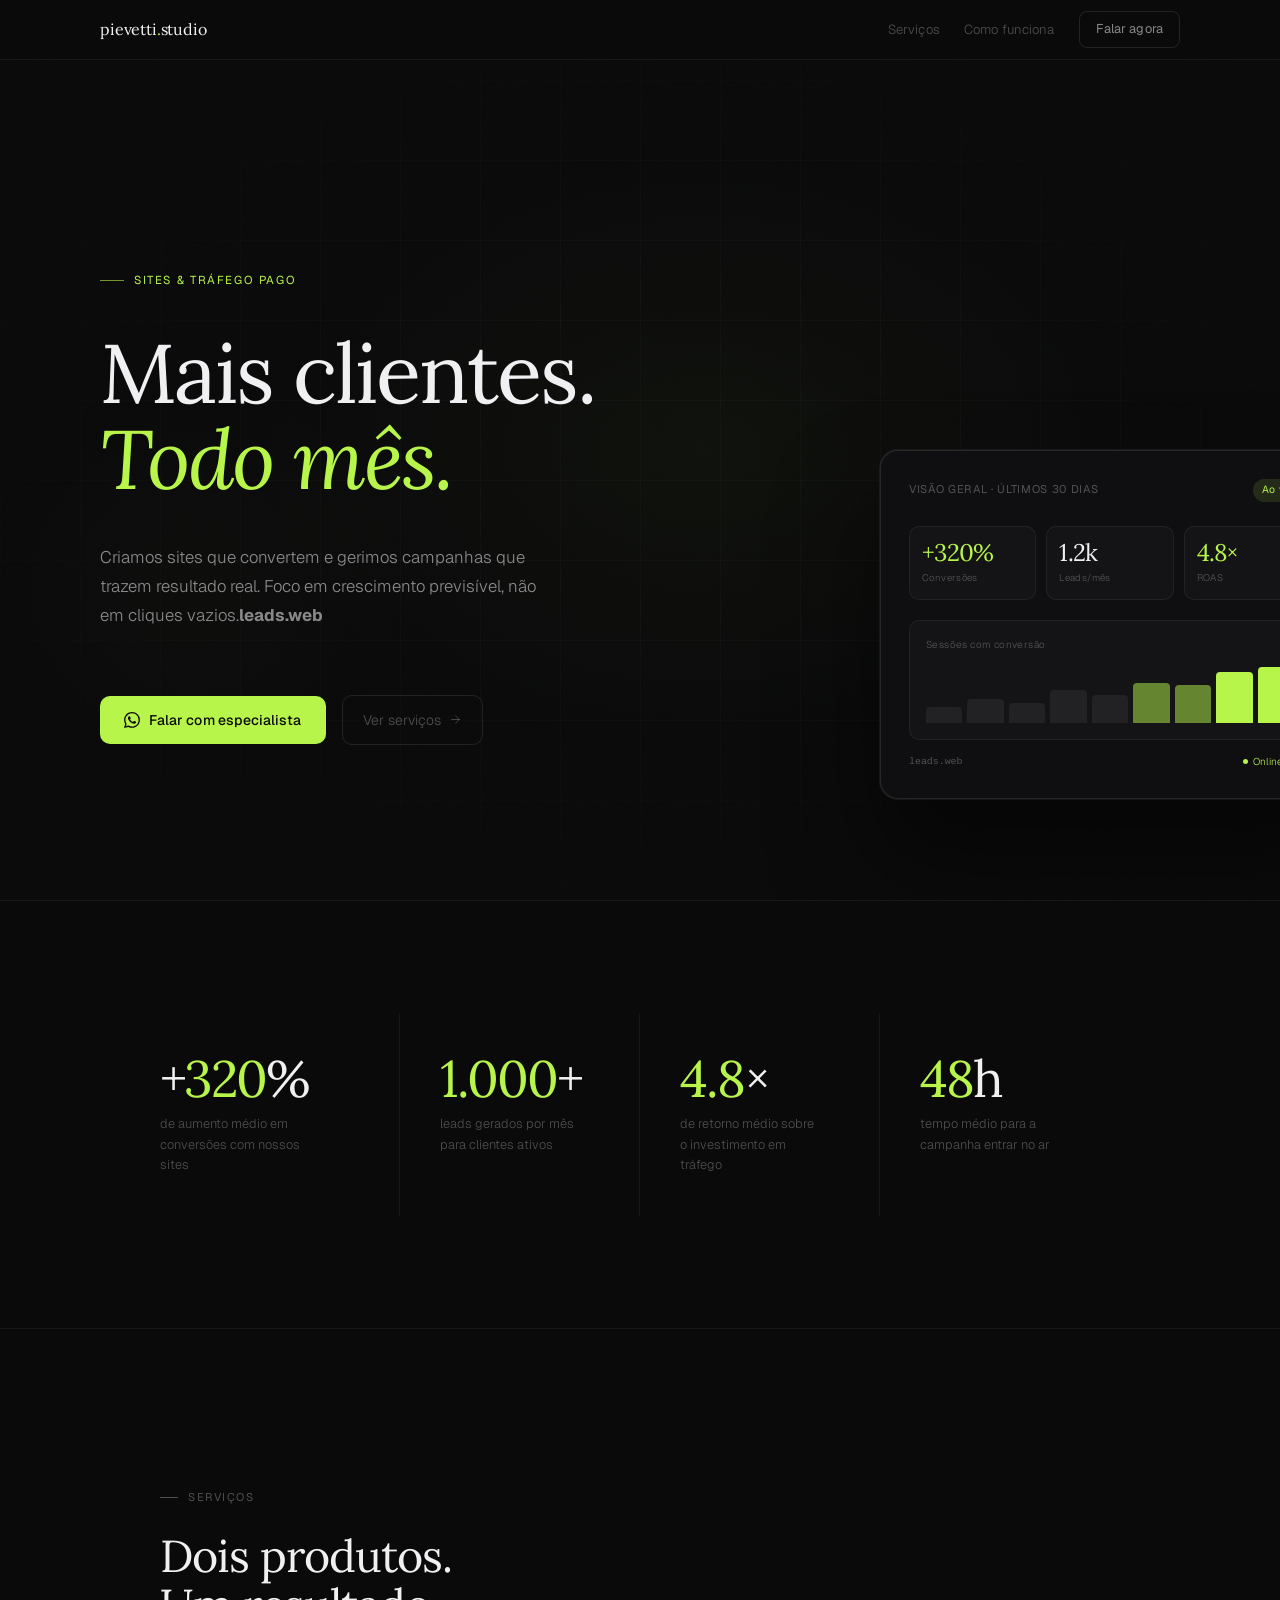
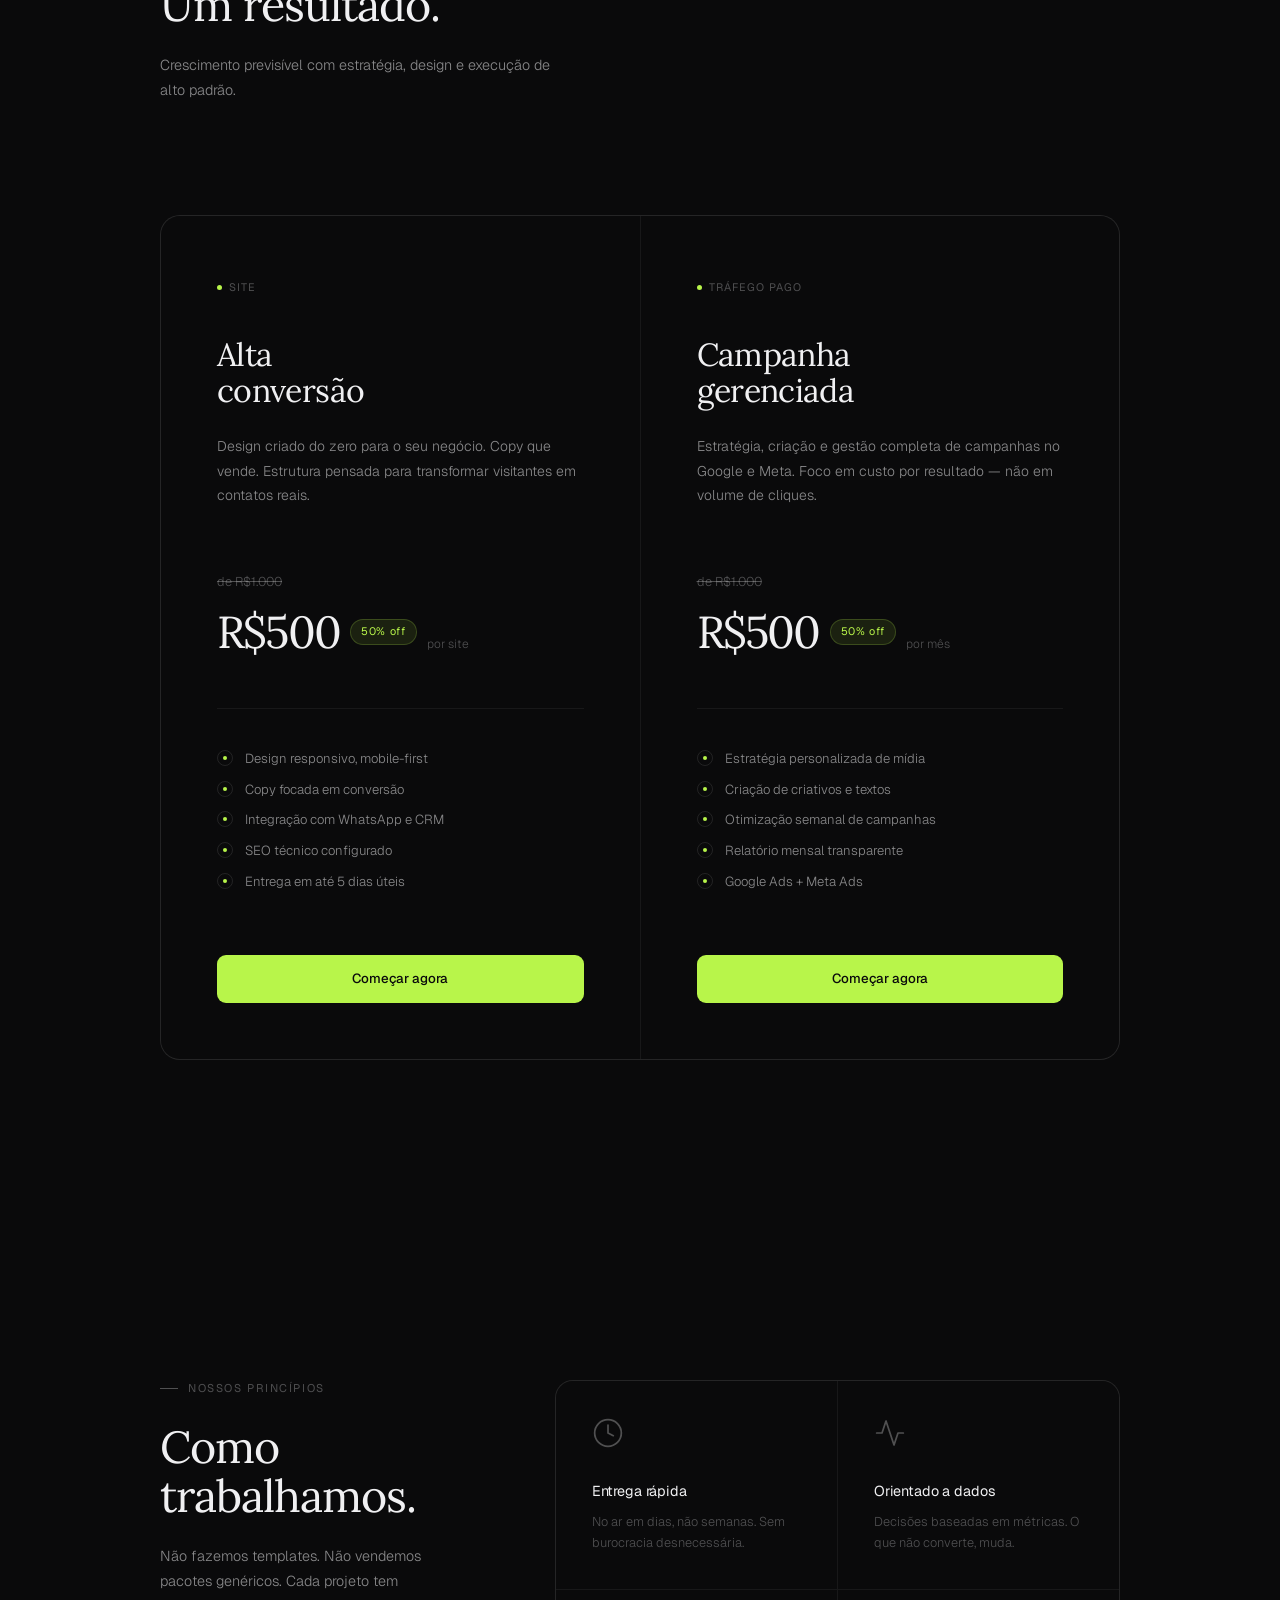
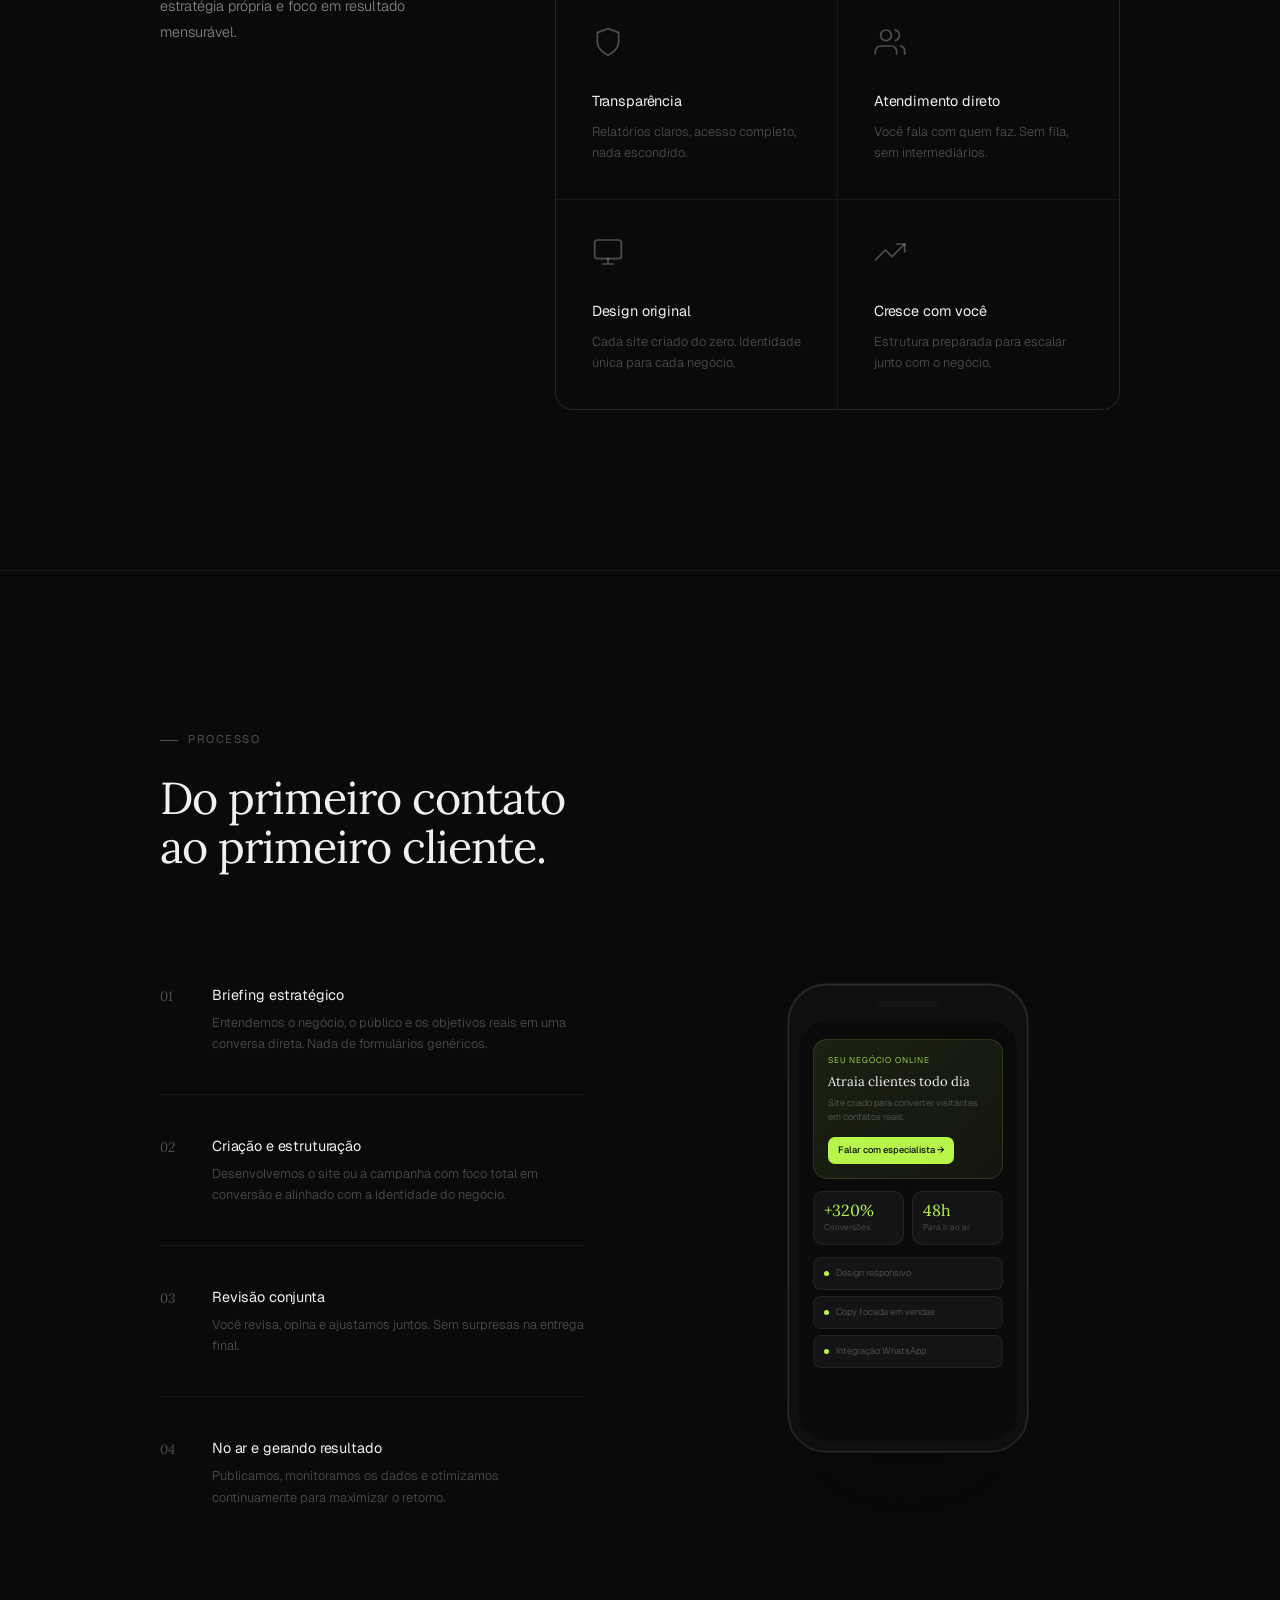
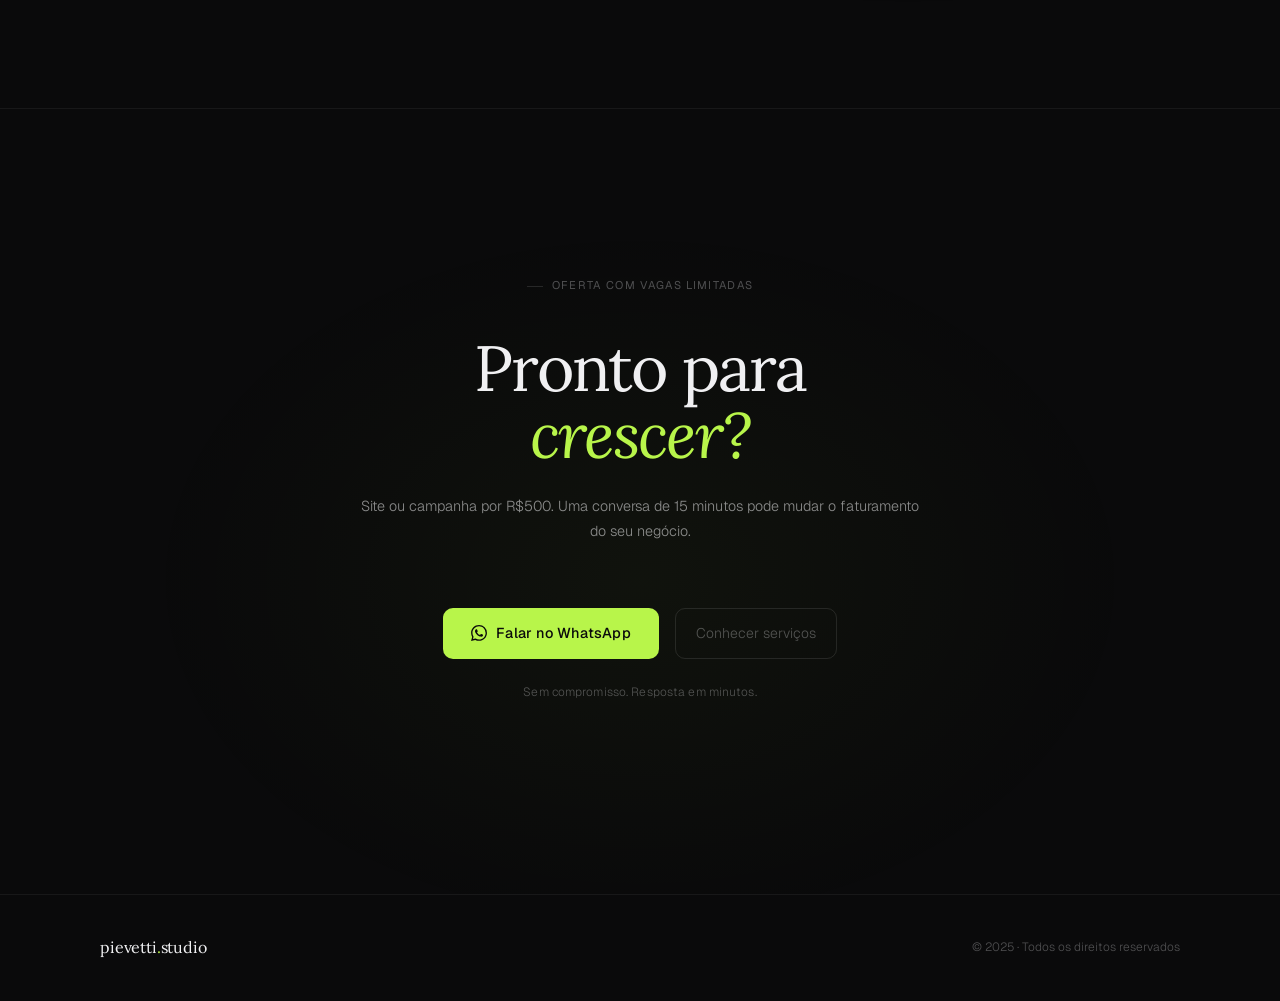
==== commit 466fff2b: "test.html" ====
--- a/test.html
+++ b/test.html
@@ -3,7 +3,7 @@
 <head>
 <meta charset="UTF-8">
 <meta name="viewport" content="width=device-width, initial-scale=1.0">
-<title>growth.digital — Sites e Tráfego que vendem</title>
+<title>pievetti.studio — Sites e Tráfego que vendem</title>
 <link rel="preconnect" href="https://fonts.googleapis.com">
 <link rel="preconnect" href="https://fonts.gstatic.com" crossorigin>
 <link href="https://fonts.googleapis.com/css2?family=Lora:ital,wght@0,400;0,500;1,400;1,500&family=Geist:wght@300;400;500&display=swap" rel="stylesheet">
@@ -491,7 +491,7 @@
 
 <nav>
   <div class="nav-inner">
-    <a href="#" class="logo">growth<span class="logo-dot">.</span>digital</a>
+    <a href="#" class="logo">pievetti<span class="logo-dot">.</span>studio</a>
     <div class="nav-right">
       <a href="#services" class="nav-anchor">Serviços</a>
       <a href="#process" class="nav-anchor">Como funciona</a>
@@ -509,7 +509,7 @@
       Sites & Tráfego Pago
     </div>
     <h1>Mais clientes.<br><em>Todo mês.</em></h1>
-    <p class="hero-body">Criamos sites que convertem e gerimos campanhas que trazem resultado real. Foco em crescimento previsível — não em cliques vazios.</p>
+    <p class="hero-body">Criamos sites que convertem e gerimos campanhas que trazem resultado real. Foco em crescimento previsível, não em cliques vazios.<strong>leads.web</strong </p> 
     <div class="hero-actions">
       <a href="https://wa.me/5513982332023" target="_blank" class="btn-primary">
         <svg class="wpp-icon" viewBox="0 0 24 24" fill="currentColor"><path d="M17.472 14.382c-.297-.149-1.758-.867-2.03-.967-.273-.099-.471-.148-.67.15-.197.297-.767.966-.94 1.164-.173.199-.347.223-.644.075-.297-.15-1.255-.463-2.39-1.475-.883-.788-1.48-1.761-1.653-2.059-.173-.297-.018-.458.13-.606.134-.133.298-.347.446-.52.149-.174.198-.298.298-.497.099-.198.05-.371-.025-.52-.075-.149-.669-1.612-.916-2.207-.242-.579-.487-.5-.669-.51-.173-.008-.371-.01-.57-.01-.198 0-.52.074-.792.372-.272.297-1.04 1.016-1.04 2.479 0 1.462 1.065 2.875 1.213 3.074.149.198 2.096 3.2 5.077 4.487.709.306 1.262.489 1.694.625.712.227 1.36.195 1.871.118.571-.085 1.758-.719 2.006-1.413.248-.694.248-1.289.173-1.413-.074-.124-.272-.198-.57-.347m-5.421 7.403h-.004a9.87 9.87 0 01-5.031-1.378l-.361-.214-3.741.982.998-3.648-.235-.374a9.86 9.86 0 01-1.51-5.26c.001-5.45 4.436-9.884 9.888-9.884 2.64 0 5.122 1.03 6.988 2.898a9.825 9.825 0 012.893 6.994c-.003 5.45-4.437 9.884-9.885 9.884m8.413-18.297A11.815 11.815 0 0012.05 0C5.495 0 .16 5.335.157 11.892c0 2.096.547 4.142 1.588 5.945L.057 24l6.305-1.654a11.882 11.882 0 005.683 1.448h.005c6.554 0 11.89-5.335 11.893-11.893a11.821 11.821 0 00-3.48-8.413z"/></svg>
@@ -548,7 +548,7 @@
         </div>
       </div>
       <div class="artifact-footer">
-        <span class="artifact-url">seunegocio.com.br</span>
+        <span class="artifact-url">leads.web</span>
         <span class="artifact-status"><span class="status-dot"></span>Online agora</span>
       </div>
     </div>
@@ -726,7 +726,7 @@
 
 <footer>
   <div class="footer-inner">
-    <span class="logo">growth<span class="logo-dot">.</span>digital</span>
+    <span class="logo">pievetti<span class="logo-dot">.</span>studio</span>
     <span class="footer-copy">© 2025 · Todos os direitos reservados</span>
   </div>
 </footer>
